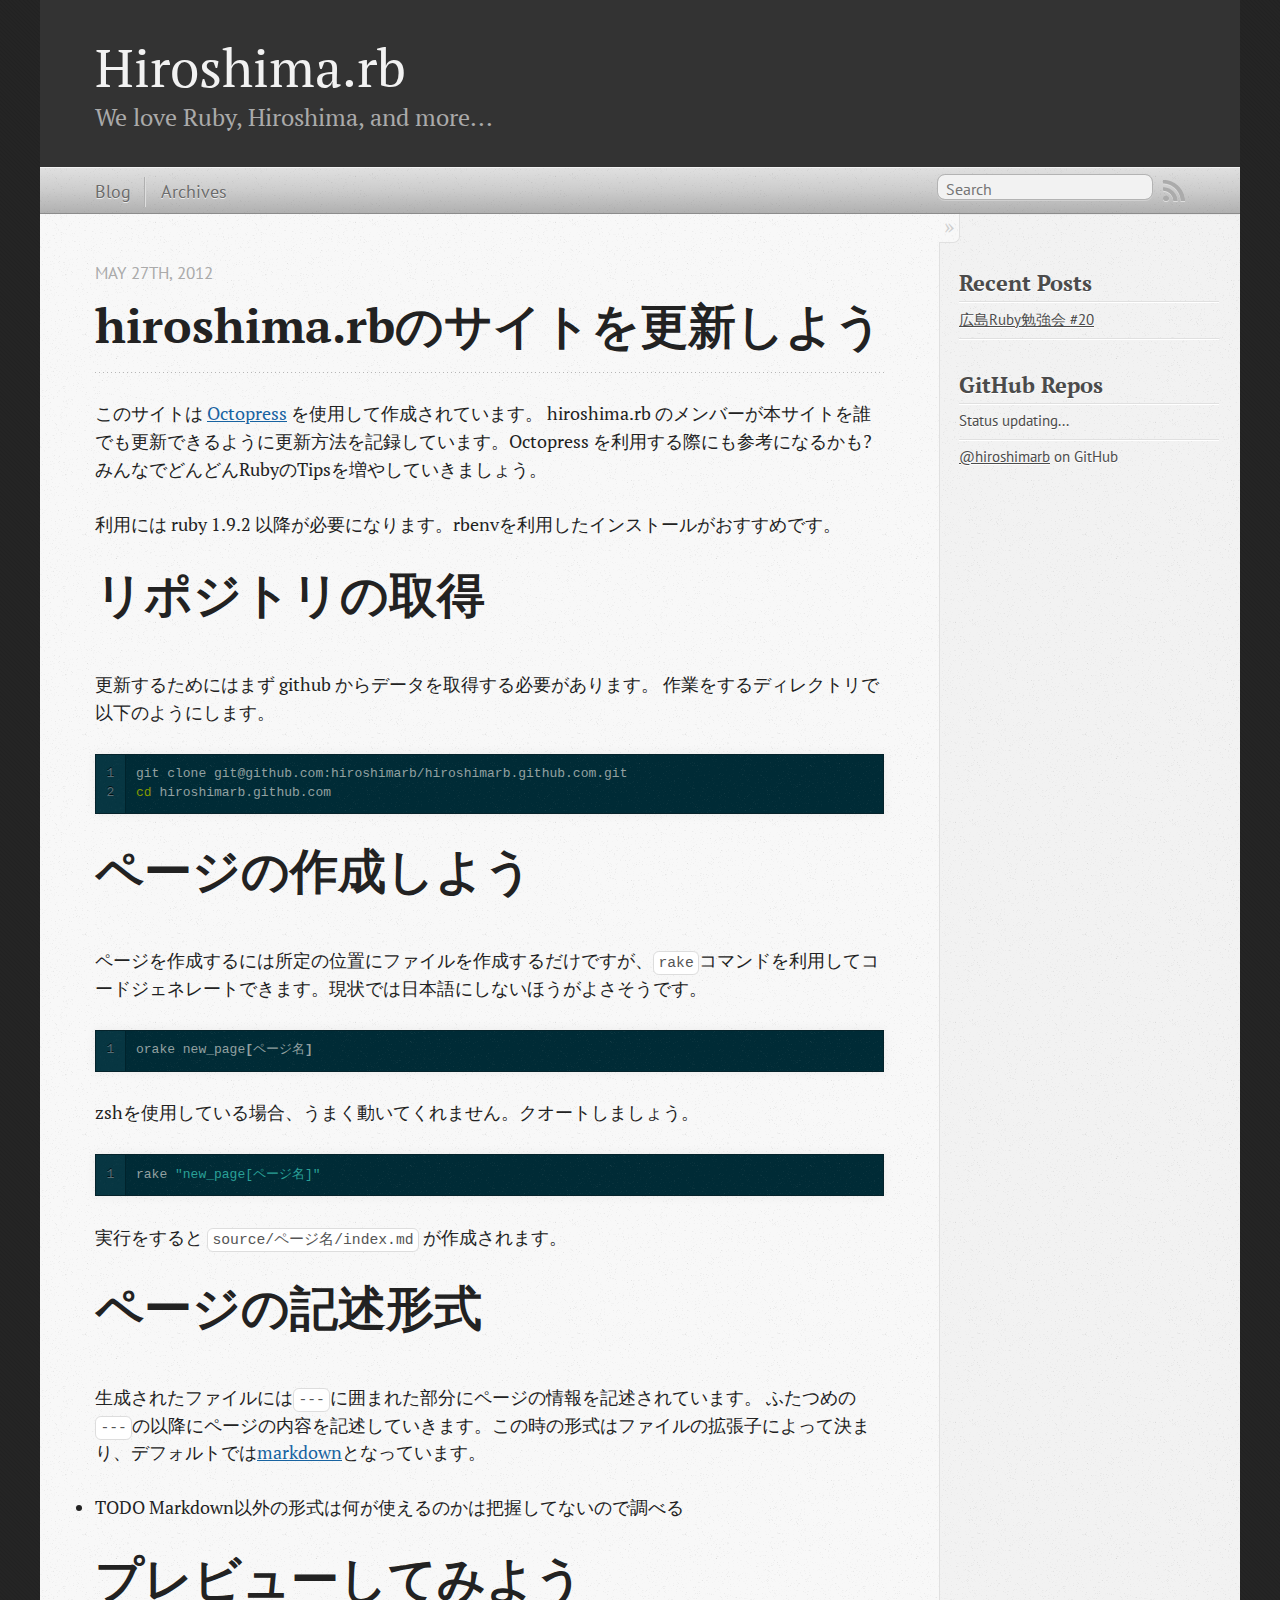
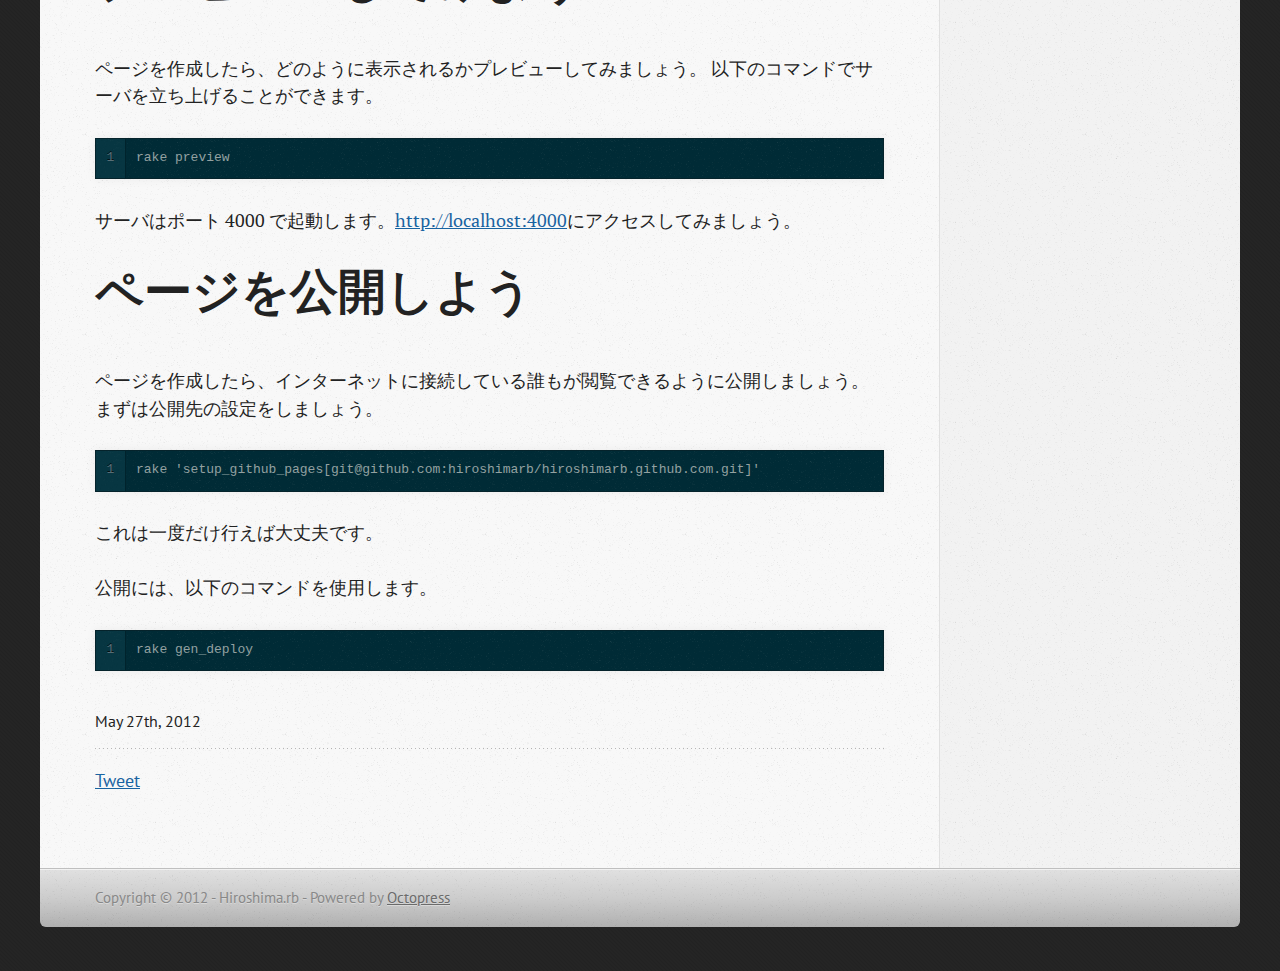
==== HowToUpdateWebSite/index.html @ 3b94ebea "Site updated at 2012-05-27 10:24:22 UTC" ====
<!DOCTYPE html>
<!--[if IEMobile 7 ]><html class="no-js iem7"><![endif]-->
<!--[if lt IE 9]><html class="no-js lte-ie8"><![endif]-->
<!--[if (gt IE 8)|(gt IEMobile 7)|!(IEMobile)|!(IE)]><!--><html class="no-js" lang="en"><!--<![endif]-->
<head>
  <meta charset="utf-8">
  <title>hiroshima.rbのサイトを更新しよう - Hiroshima.rb</title>
  <meta name="author" content="Hiroshima.rb">

  
  <meta name="description" content="hiroshima.rbのサイトを更新しよう May 27th, 2012 このサイトは Octopress を使用して作成されています。
hiroshima.rb のメンバーが本サイトを誰でも更新できるように更新方法を記録しています。Octopress を利用する際にも参考になるかも? &hellip;">
  

  <!-- http://t.co/dKP3o1e -->
  <meta name="HandheldFriendly" content="True">
  <meta name="MobileOptimized" content="320">
  <meta name="viewport" content="width=device-width, initial-scale=1">

  
  <link rel="canonical" href="http://hiroshimarb.github.com/HowToUpdateWebSite">
  <link href="/favicon.png" rel="icon">
  <link href="/stylesheets/screen.css" media="screen, projection" rel="stylesheet" type="text/css">
  <script src="/javascripts/modernizr-2.0.js"></script>
  <script src="/javascripts/ender.js"></script>
  <script src="/javascripts/octopress.js" type="text/javascript"></script>
  <link href="/atom.xml" rel="alternate" title="Hiroshima.rb" type="application/atom+xml">
  <!--Fonts from Google"s Web font directory at http://google.com/webfonts -->
<link href="http://fonts.googleapis.com/css?family=PT+Serif:regular,italic,bold,bolditalic" rel="stylesheet" type="text/css">
<link href="http://fonts.googleapis.com/css?family=PT+Sans:regular,italic,bold,bolditalic" rel="stylesheet" type="text/css">

  

</head>

<body   >
  <header role="banner"><hgroup>
  <h1><a href="/">Hiroshima.rb</a></h1>
  
    <h2>We love Ruby, Hiroshima, and more...</h2>
  
</hgroup>

</header>
  <nav role="navigation"><ul class="subscription" data-subscription="rss">
  <li><a href="/atom.xml" rel="subscribe-rss" title="subscribe via RSS">RSS</a></li>
  
</ul>
  
<form action="http://google.com/search" method="get">
  <fieldset role="search">
    <input type="hidden" name="q" value="site:hiroshimarb.github.com" />
    <input class="search" type="text" name="q" results="0" placeholder="Search"/>
  </fieldset>
</form>
  
<ul class="main-navigation">
  <li><a href="/">Blog</a></li>
  <li><a href="/blog/archives">Archives</a></li>
</ul>

</nav>
  <div id="main">
    <div id="content">
      <div>
<article role="article">
  
  <header>
    <h1 class="entry-title">hiroshima.rbのサイトを更新しよう</h1>
    <p class="meta">








  


<time datetime="2012-05-27T18:17:00+09:00" pubdate data-updated="true">May 27<span>th</span>, 2012</time></p>
  </header>
  
  <p>このサイトは <a href="http://octopress.org/">Octopress</a> を使用して作成されています。
hiroshima.rb のメンバーが本サイトを誰でも更新できるように更新方法を記録しています。Octopress を利用する際にも参考になるかも?みんなでどんどんRubyのTipsを増やしていきましょう。</p>

<p>利用には ruby 1.9.2 以降が必要になります。rbenvを利用したインストールがおすすめです。</p>

<h1>リポジトリの取得</h1>

<p>更新するためにはまず github からデータを取得する必要があります。
作業をするディレクトリで以下のようにします。</p>

<figure class='code'> <div class="highlight"><table><tr><td class="gutter"><pre class="line-numbers"><span class='line-number'>1</span>
<span class='line-number'>2</span>
</pre></td><td class='code'><pre><code class='bash'><span class='line'>git clone git@github.com:hiroshimarb/hiroshimarb.github.com.git
</span><span class='line'><span class="nb">cd </span>hiroshimarb.github.com
</span></code></pre></td></tr></table></div></figure>


<h1>ページの作成しよう</h1>

<p>ページを作成するには所定の位置にファイルを作成するだけですが、<code>rake</code>コマンドを利用してコードジェネレートできます。現状では日本語にしないほうがよさそうです。</p>

<figure class='code'> <div class="highlight"><table><tr><td class="gutter"><pre class="line-numbers"><span class='line-number'>1</span>
</pre></td><td class='code'><pre><code class='bash'><span class='line'>orake new_page<span class="o">[</span>ページ名<span class="o">]</span>
</span></code></pre></td></tr></table></div></figure>


<p>zshを使用している場合、うまく動いてくれません。クオートしましょう。</p>

<figure class='code'> <div class="highlight"><table><tr><td class="gutter"><pre class="line-numbers"><span class='line-number'>1</span>
</pre></td><td class='code'><pre><code class='bash'><span class='line'>rake <span class="s2">&quot;new_page[ページ名]&quot;</span>
</span></code></pre></td></tr></table></div></figure>


<p>実行をすると
<code>source/ページ名/index.md</code> が作成されます。</p>

<h1>ページの記述形式</h1>

<p>生成されたファイルには<code>---</code>に囲まれた部分にページの情報を記述されています。
ふたつめの<code>---</code>の以降にページの内容を記述していきます。この時の形式はファイルの拡張子によって決まり、デフォルトでは<a href="http://daringfireball.net/projects/markdown/">markdown</a>となっています。</p>

<ul>
<li>TODO Markdown以外の形式は何が使えるのかは把握してないので調べる</li>
</ul>


<h1>プレビューしてみよう</h1>

<p>ページを作成したら、どのように表示されるかプレビューしてみましょう。
以下のコマンドでサーバを立ち上げることができます。</p>

<figure class='code'> <div class="highlight"><table><tr><td class="gutter"><pre class="line-numbers"><span class='line-number'>1</span>
</pre></td><td class='code'><pre><code class='bash'><span class='line'>rake preview
</span></code></pre></td></tr></table></div></figure>


<p>サーバはポート 4000 で起動します。<a href="http://localhost:4000">http://localhost:4000</a>にアクセスしてみましょう。</p>

<h1>ページを公開しよう</h1>

<p>ページを作成したら、インターネットに接続している誰もが閲覧できるように公開しましょう。
まずは公開先の設定をしましょう。</p>

<figure class='code'><div class="highlight"><table><tr><td class="gutter"><pre class="line-numbers"><span class='line-number'>1</span>
</pre></td><td class='code'><pre><code class=''><span class='line'>rake 'setup_github_pages[git@github.com:hiroshimarb/hiroshimarb.github.com.git]'</span></code></pre></td></tr></table></div></figure>


<p>これは一度だけ行えば大丈夫です。</p>

<p>公開には、以下のコマンドを使用します。</p>

<figure class='code'><div class="highlight"><table><tr><td class="gutter"><pre class="line-numbers"><span class='line-number'>1</span>
</pre></td><td class='code'><pre><code class=''><span class='line'>rake gen_deploy</span></code></pre></td></tr></table></div></figure>




  
    <footer>
      <p class="meta">
        
        








  


<time datetime="2012-05-27T18:17:00+09:00" pubdate data-updated="true">May 27<span>th</span>, 2012</time>
        
      </p>
      
        <div class="sharing">
  
  <a href="http://twitter.com/share" class="twitter-share-button" data-url="http://hiroshimarb.github.com/HowToUpdateWebSite/index.html" data-via="" data-counturl="http://hiroshimarb.github.com/HowToUpdateWebSite/index.html" >Tweet</a>
  
  
  <div class="g-plusone" data-size="medium"></div>
  
  
    <div class="fb-like" data-send="true" data-width="450" data-show-faces="false"></div>
  
</div>

      
    </footer>
  
</article>

</div>

<aside class="sidebar">
  
    <section>
  <h1>Recent Posts</h1>
  <ul id="recent_posts">
    
      <li class="post">
        <a href="/blog/2012/05/14/hiroshimarb-20/">広島Ruby勉強会 #20</a>
      </li>
    
  </ul>
</section>

<section>
  <h1>GitHub Repos</h1>
  <ul id="gh_repos">
    <li class="loading">Status updating...</li>
  </ul>
  
  <a href="https://github.com/hiroshimarb">@hiroshimarb</a> on GitHub
  
  <script type="text/javascript">
    $.domReady(function(){
        if (!window.jXHR){
            var jxhr = document.createElement('script');
            jxhr.type = 'text/javascript';
            jxhr.src = '/javascripts/libs/jXHR.js';
            var s = document.getElementsByTagName('script')[0];
            s.parentNode.insertBefore(jxhr, s);
        }

        github.showRepos({
            user: 'hiroshimarb',
            count: 0,
            skip_forks: true,
            target: '#gh_repos'
        });
    });
  </script>
  <script src="/javascripts/github.js" type="text/javascript"> </script>
</section>






  
</aside>


    </div>
  </div>
  <footer role="contentinfo"><p>
  Copyright &copy; 2012 - Hiroshima.rb -
  <span class="credit">Powered by <a href="http://octopress.org">Octopress</a></span>
</p>

</footer>
  



<div id="fb-root"></div>
<script>(function(d, s, id) {
  var js, fjs = d.getElementsByTagName(s)[0];
  if (d.getElementById(id)) {return;}
  js = d.createElement(s); js.id = id;
  js.src = "//connect.facebook.net/en_US/all.js#appId=212934732101925&xfbml=1";
  fjs.parentNode.insertBefore(js, fjs);
}(document, 'script', 'facebook-jssdk'));</script>



  <script type="text/javascript">
    (function() {
      var script = document.createElement('script'); script.type = 'text/javascript'; script.async = true;
      script.src = 'https://apis.google.com/js/plusone.js';
      var s = document.getElementsByTagName('script')[0]; s.parentNode.insertBefore(script, s);
    })();
  </script>



  <script type="text/javascript">
    (function(){
      var twitterWidgets = document.createElement('script');
      twitterWidgets.type = 'text/javascript';
      twitterWidgets.async = true;
      twitterWidgets.src = 'http://platform.twitter.com/widgets.js';
      document.getElementsByTagName('head')[0].appendChild(twitterWidgets);
    })();
  </script>





</body>
</html>
---- stylesheets/screen.css ----
html,body,div,span,applet,object,iframe,h1,h2,h3,h4,h5,h6,p,blockquote,pre,a,abbr,acronym,address,big,cite,code,del,dfn,em,img,ins,kbd,q,s,samp,small,strike,strong,sub,sup,tt,var,b,u,i,center,dl,dt,dd,ol,ul,li,fieldset,form,label,legend,table,caption,tbody,tfoot,thead,tr,th,td,article,aside,canvas,details,embed,figure,figcaption,footer,header,hgroup,menu,nav,output,ruby,section,summary,time,mark,audio,video{margin:0;padding:0;border:0;font-size:100%;font:inherit;vertical-align:baseline}body{line-height:1}ol,ul{list-style:none}table{border-collapse:collapse;border-spacing:0}caption,th,td{text-align:left;font-weight:normal;vertical-align:middle}q,blockquote{quotes:none}q:before,q:after,blockquote:before,blockquote:after{content:"";content:none}a img{border:none}article,aside,details,figcaption,figure,footer,header,hgroup,menu,nav,section,summary{display:block}article,aside,details,figcaption,figure,footer,header,hgroup,menu,nav,section,summary{display:block}a{color:#1863a1}a:visited{color:#751590}a:focus{color:#0181eb}a:hover{color:#0181eb}a:active{color:#01579f}aside.sidebar a{color:#1863a1}aside.sidebar a:focus{color:#0181eb}aside.sidebar a:hover{color:#0181eb}aside.sidebar a:active{color:#01579f}a{-moz-transition:color 0.3s;-webkit-transition:color 0.3s;-o-transition:color 0.3s;transition:color 0.3s}html{background:#252525 url('/images/line-tile.png?1338109587') top left}body > div{background:#f2f2f2 url('/images/noise.png?1338109587') top left;border-bottom:1px solid #bfbfbf}body > div > div{background:#f8f8f8 url('/images/noise.png?1338109587') top left;border-right:1px solid #e0e0e0}.heading,body > header h1,h1,h2,h3,h4,h5,h6{font-family:"PT Serif", "Georgia", "Helvetica Neue", Arial, sans-serif}.sans,body > header h2,body > nav form .search,body > nav a,article header p.meta,article > footer,#content .blog-index footer,html .gist .gist-file .gist-meta,#blog-archives a.category,#blog-archives time,aside.sidebar section,body > footer{font-family:"PT Sans", "Helvetica Neue", Arial, sans-serif}.serif,body,#content .blog-index a[rel=full-article]{font-family:"PT Serif", Georgia, Times, "Times New Roman", serif}.mono,pre,code,tt,p code,li code{font-family:Menlo, Monaco, "Andale Mono", "lucida console", "Courier New", monospace}body > header h1{font-size:2.2em;font-family:"PT Serif", "Georgia", "Helvetica Neue", Arial, sans-serif;font-weight:normal;line-height:1.2em;margin-bottom:0.6667em}body > header h2{font-family:"PT Serif", "Georgia", "Helvetica Neue", Arial, sans-serif}body{line-height:1.5em;color:#222}h1{font-size:2.2em;line-height:1.2em}@media only screen and (min-width: 992px){body{font-size:1.15em}h1{font-size:2.6em;line-height:1.2em}}h1,h2,h3,h4,h5,h6{text-rendering:optimizelegibility;margin-bottom:1em;font-weight:bold}h2,section h1{font-size:1.5em}h3,section h2,section section h1{font-size:1.3em}h4,section h3,section section h2,section section section h1{font-size:1em}h5,section h4,section section h3{font-size:.9em}h6,section h5,section section h4,section section section h3{font-size:.8em}p,blockquote,ul,ol{margin-bottom:1.5em}ul{list-style-type:disc}ul ul{list-style-type:circle;margin-bottom:0px}ul ul ul{list-style-type:square;margin-bottom:0px}ol{list-style-type:decimal}ol ol{list-style-type:lower-alpha;margin-bottom:0px}ol ol ol{list-style-type:lower-roman;margin-bottom:0px}ul,ul ul,ul ol,ol,ol ul,ol ol{margin-left:1.3em}strong{font-weight:bold}em{font-style:italic}sup,sub{font-size:0.8em;position:relative;display:inline-block}sup{top:-0.5em}sub{bottom:-0.5em}q{font-style:italic}q:before{content:"\201C"}q:after{content:"\201D"}em,dfn{font-style:italic}strong,dfn{font-weight:bold}del,s{text-decoration:line-through}abbr,acronym{border-bottom:1px dotted;cursor:help}sub,sup{line-height:0}hr{margin-bottom:0.2em}small{font-size:.8em}big{font-size:1.2em}blockquote{font-style:italic;position:relative;font-size:1.2em;line-height:1.5em;padding-left:1em;border-left:4px solid rgba(170,170,170,0.5)}blockquote cite{font-style:italic}blockquote cite a{color:#aaa !important;word-wrap:break-word}blockquote cite:before{content:'\2014';padding-right:.3em;padding-left:.3em;color:#aaa}@media only screen and (min-width: 992px){blockquote{padding-left:1.5em;border-left-width:4px}}.pullquote-right:before,.pullquote-left:before{padding:0;border:none;content:attr(data-pullquote);float:right;width:45%;margin:.5em 0 1em 1.5em;position:relative;top:7px;font-size:1.4em;line-height:1.45em}.pullquote-left:before{float:left;margin:.5em 1.5em 1em 0}.force-wrap,article a,aside.sidebar a{white-space:-moz-pre-wrap;white-space:-pre-wrap;white-space:-o-pre-wrap;white-space:pre-wrap;word-wrap:break-word}.group,body > header,body > nav,body > footer,body #content > article,body #content > div > article,body #content > div > section,body div.pagination,aside.sidebar,#main,#content,.collapse-sidebar aside.sidebar{*zoom:1}.group:after,body > header:after,body > nav:after,body > footer:after,body #content > article:after,body #content > div > article:after,body #content > div > section:after,body div.pagination:after,aside.sidebar:after,#main:after,#content:after,.collapse-sidebar aside.sidebar:after{content:"";display:table;clear:both}body{-webkit-text-size-adjust:none;max-width:1200px;position:relative;margin:0 auto}body > header,body > nav,body > footer,body #content > article,body #content > div > article,body #content > div > section{padding-left:18px;padding-right:18px}@media only screen and (min-width: 480px){body > header,body > nav,body > footer,body #content > article,body #content > div > article,body #content > div > section{padding-left:25px;padding-right:25px}}@media only screen and (min-width: 768px){body > header,body > nav,body > footer,body #content > article,body #content > div > article,body #content > div > section{padding-left:35px;padding-right:35px}}@media only screen and (min-width: 992px){body > header,body > nav,body > footer,body #content > article,body #content > div > article,body #content > div > section{padding-left:55px;padding-right:55px}}body div.pagination{margin-left:18px;margin-right:18px}@media only screen and (min-width: 480px){body div.pagination{margin-left:25px;margin-right:25px}}@media only screen and (min-width: 768px){body div.pagination{margin-left:35px;margin-right:35px}}@media only screen and (min-width: 992px){body div.pagination{margin-left:55px;margin-right:55px}}body > header{font-size:1em;padding-top:1.5em;padding-bottom:1.5em}#content{overflow:hidden}#content > div,#content > article{width:100%}aside.sidebar{float:none;padding:0 18px 1px;background-color:#f7f7f7;border-top:1px solid #e0e0e0}.flex-content,article img,article video,article .flash-video,aside.sidebar img{max-width:100%;height:auto}.basic-alignment.left,article img.left,article video.left,article .left.flash-video,aside.sidebar img.left{float:left;margin-right:1.5em}.basic-alignment.right,article img.right,article video.right,article .right.flash-video,aside.sidebar img.right{float:right;margin-left:1.5em}.basic-alignment.center,article img.center,article video.center,article .center.flash-video,aside.sidebar img.center{display:block;margin:0 auto 1.5em}.basic-alignment.left,article img.left,article video.left,article .left.flash-video,aside.sidebar img.left,.basic-alignment.right,article img.right,article video.right,article .right.flash-video,aside.sidebar img.right{margin-bottom:.8em}.toggle-sidebar,.no-sidebar .toggle-sidebar{display:none}@media only screen and (min-width: 750px){body.sidebar-footer aside.sidebar{float:none;width:auto;clear:left;margin:0;padding:0 35px 1px;background-color:#f7f7f7;border-top:1px solid #eaeaea}body.sidebar-footer aside.sidebar section.odd,body.sidebar-footer aside.sidebar section.even{float:left;width:48%}body.sidebar-footer aside.sidebar section.odd{margin-left:0}body.sidebar-footer aside.sidebar section.even{margin-left:4%}body.sidebar-footer aside.sidebar.thirds section{width:30%;margin-left:5%}body.sidebar-footer aside.sidebar.thirds section.first{margin-left:0;clear:both}}body.sidebar-footer #content{margin-right:0px}body.sidebar-footer .toggle-sidebar{display:none}@media only screen and (min-width: 550px){body > header{font-size:1em}}@media only screen and (min-width: 750px){aside.sidebar{float:none;width:auto;clear:left;margin:0;padding:0 35px 1px;background-color:#f7f7f7;border-top:1px solid #eaeaea}aside.sidebar section.odd,aside.sidebar section.even{float:left;width:48%}aside.sidebar section.odd{margin-left:0}aside.sidebar section.even{margin-left:4%}aside.sidebar.thirds section{width:30%;margin-left:5%}aside.sidebar.thirds section.first{margin-left:0;clear:both}}@media only screen and (min-width: 768px){body{-webkit-text-size-adjust:auto}body > header{font-size:1.2em}#main{padding:0;margin:0 auto}#content{overflow:visible;margin-right:240px;position:relative}.no-sidebar #content{margin-right:0;border-right:0}.collapse-sidebar #content{margin-right:20px}#content > div,#content > article{padding-top:17.5px;padding-bottom:17.5px;float:left}aside.sidebar{width:210px;padding:0 15px 15px;background:none;clear:none;float:left;margin:0 -100% 0 0}aside.sidebar section{width:auto;margin-left:0}aside.sidebar section.odd,aside.sidebar section.even{float:none;width:auto;margin-left:0}.collapse-sidebar aside.sidebar{float:none;width:auto;clear:left;margin:0;padding:0 35px 1px;background-color:#f7f7f7;border-top:1px solid #eaeaea}.collapse-sidebar aside.sidebar section.odd,.collapse-sidebar aside.sidebar section.even{float:left;width:48%}.collapse-sidebar aside.sidebar section.odd{margin-left:0}.collapse-sidebar aside.sidebar section.even{margin-left:4%}.collapse-sidebar aside.sidebar.thirds section{width:30%;margin-left:5%}.collapse-sidebar aside.sidebar.thirds section.first{margin-left:0;clear:both}}@media only screen and (min-width: 992px){body > header{font-size:1.3em}#content{margin-right:300px}#content > div,#content > article{padding-top:27.5px;padding-bottom:27.5px}aside.sidebar{width:260px;padding:1.2em 20px 20px}.collapse-sidebar aside.sidebar{padding-left:55px;padding-right:55px}}@media only screen and (min-width: 768px){ul,ol{margin-left:0}}body > header{background:#333}body > header h1{display:inline-block;margin:0}body > header h1 a,body > header h1 a:visited,body > header h1 a:hover{color:#f2f2f2;text-decoration:none}body > header h2{margin:.2em 0 0;font-size:1em;color:#aaa;font-weight:normal}body > nav{position:relative;background-color:#ccc;background:url('/images/noise.png?1338109587'),-webkit-gradient(linear, 50% 0%, 50% 100%, color-stop(0%, #e0e0e0), color-stop(50%, #cccccc), color-stop(100%, #b0b0b0));background:url('/images/noise.png?1338109587'),-webkit-linear-gradient(#e0e0e0,#cccccc,#b0b0b0);background:url('/images/noise.png?1338109587'),-moz-linear-gradient(#e0e0e0,#cccccc,#b0b0b0);background:url('/images/noise.png?1338109587'),-o-linear-gradient(#e0e0e0,#cccccc,#b0b0b0);background:url('/images/noise.png?1338109587'),-ms-linear-gradient(#e0e0e0,#cccccc,#b0b0b0);background:url('/images/noise.png?1338109587'),linear-gradient(#e0e0e0,#cccccc,#b0b0b0);border-top:1px solid #f2f2f2;border-bottom:1px solid #8c8c8c;padding-top:.35em;padding-bottom:.35em}body > nav form{-moz-background-clip:padding;-webkit-background-clip:padding;-o-background-clip:padding-box;-ms-background-clip:padding-box;-khtml-background-clip:padding-box;background-clip:padding-box;margin:0;padding:0}body > nav form .search{padding:.3em .5em 0;font-size:.85em;line-height:1.1em;width:95%;-moz-border-radius:0.5em;-webkit-border-radius:0.5em;-o-border-radius:0.5em;-ms-border-radius:0.5em;-khtml-border-radius:0.5em;border-radius:0.5em;-moz-background-clip:padding;-webkit-background-clip:padding;-o-background-clip:padding-box;-ms-background-clip:padding-box;-khtml-background-clip:padding-box;background-clip:padding-box;-moz-box-shadow:#d1d1d1 0 1px;-webkit-box-shadow:#d1d1d1 0 1px;-o-box-shadow:#d1d1d1 0 1px;box-shadow:#d1d1d1 0 1px;background-color:#f2f2f2;border:1px solid #b3b3b3;color:#888}body > nav form .search:focus{color:#444;border-color:#80b1df;-moz-box-shadow:#80b1df 0 0 4px,#80b1df 0 0 3px inset;-webkit-box-shadow:#80b1df 0 0 4px,#80b1df 0 0 3px inset;-o-box-shadow:#80b1df 0 0 4px,#80b1df 0 0 3px inset;box-shadow:#80b1df 0 0 4px,#80b1df 0 0 3px inset;background-color:#fff;outline:none}body > nav fieldset[role=search]{float:right;width:48%}body > nav fieldset.mobile-nav{float:left;width:48%}body > nav fieldset.mobile-nav select{width:100%;font-size:.8em;border:1px solid #888}body > nav ul{display:none}@media only screen and (min-width: 550px){body > nav{font-size:.9em}body > nav ul{margin:0;padding:0;border:0;overflow:hidden;*zoom:1;float:left;display:block;padding-top:.15em}body > nav ul li{list-style-image:none;list-style-type:none;margin-left:0px;white-space:nowrap;display:inline;float:left;padding-left:0;padding-right:0}body > nav ul li:first-child,body > nav ul li.first{padding-left:0}body > nav ul li:last-child{padding-right:0}body > nav ul li.last{padding-right:0}body > nav ul.subscription{margin-left:.8em;float:right}body > nav ul.subscription li:last-child a{padding-right:0}body > nav ul li{margin:0}body > nav a{color:#6b6b6b;text-shadow:#ebebeb 0 1px;float:left;text-decoration:none;font-size:1.1em;padding:.1em 0;line-height:1.5em}body > nav a:visited{color:#6b6b6b}body > nav a:hover{color:#2b2b2b}body > nav li + li{border-left:1px solid #b0b0b0;margin-left:.8em}body > nav li + li a{padding-left:.8em;border-left:1px solid #dedede}body > nav form{float:right;text-align:left;padding-left:.8em;width:175px}body > nav form .search{width:93%;font-size:.95em;line-height:1.2em}body > nav ul[data-subscription$=email] + form{width:97px}body > nav ul[data-subscription$=email] + form .search{width:91%}body > nav fieldset.mobile-nav{display:none}body > nav fieldset[role=search]{width:99%}}@media only screen and (min-width: 992px){body > nav form{width:215px}body > nav ul[data-subscription$=email] + form{width:147px}}.no-placeholder body > nav .search{background:#f2f2f2 url('/images/search.png?1338109587') 0.3em 0.25em no-repeat;text-indent:1.3em}@media only screen and (min-width: 550px){.maskImage body > nav ul[data-subscription$=email] + form{width:123px}}@media only screen and (min-width: 992px){.maskImage body > nav ul[data-subscription$=email] + form{width:173px}}.maskImage ul.subscription{position:relative;top:.2em}.maskImage ul.subscription li,.maskImage ul.subscription a{border:0;padding:0}.maskImage a[rel=subscribe-rss]{position:relative;top:0px;text-indent:-999999em;background-color:#dedede;border:0;padding:0}.maskImage a[rel=subscribe-rss],.maskImage a[rel=subscribe-rss]:after{-moz-mask-image:url('/images/rss.png?1338109587');-webkit-mask-image:url('/images/rss.png?1338109587');-o-mask-image:url('/images/rss.png?1338109587');-ms-mask-image:url('/images/rss.png?1338109587');-khtml-mask-image:url('/images/rss.png?1338109587');mask-image:url('/images/rss.png?1338109587');-moz-mask-repeat:no-repeat;-webkit-mask-repeat:no-repeat;-o-mask-repeat:no-repeat;-ms-mask-repeat:no-repeat;-khtml-mask-repeat:no-repeat;mask-repeat:no-repeat;width:22px;height:22px}.maskImage a[rel=subscribe-rss]:after{content:"";position:absolute;top:-1px;left:0;background-color:#ababab}.maskImage a[rel=subscribe-rss]:hover:after{background-color:#9e9e9e}.maskImage a[rel=subscribe-email]{position:relative;top:0px;text-indent:-999999em;background-color:#dedede;border:0;padding:0}.maskImage a[rel=subscribe-email],.maskImage a[rel=subscribe-email]:after{-moz-mask-image:url('/images/email.png?1338109587');-webkit-mask-image:url('/images/email.png?1338109587');-o-mask-image:url('/images/email.png?1338109587');-ms-mask-image:url('/images/email.png?1338109587');-khtml-mask-image:url('/images/email.png?1338109587');mask-image:url('/images/email.png?1338109587');-moz-mask-repeat:no-repeat;-webkit-mask-repeat:no-repeat;-o-mask-repeat:no-repeat;-ms-mask-repeat:no-repeat;-khtml-mask-repeat:no-repeat;mask-repeat:no-repeat;width:28px;height:22px}.maskImage a[rel=subscribe-email]:after{content:"";position:absolute;top:-1px;left:0;background-color:#ababab}.maskImage a[rel=subscribe-email]:hover:after{background-color:#9e9e9e}article{padding-top:1em}article header{position:relative;padding-top:2em;padding-bottom:1em;margin-bottom:1em;background:url('[data-uri]') bottom left repeat-x}article header h1{margin:0}article header h1 a{text-decoration:none}article header h1 a:hover{text-decoration:underline}article header p{font-size:.9em;color:#aaa;margin:0}article header p.meta{text-transform:uppercase;position:absolute;top:0}@media only screen and (min-width: 768px){article header{margin-bottom:1.5em;padding-bottom:1em;background:url('[data-uri]') bottom left repeat-x}}article h2{padding-top:0.8em;background:url('[data-uri]') top left repeat-x}.entry-content article h2:first-child,article header + h2{padding-top:0}article h2:first-child,article header + h2{background:none}article .feature{padding-top:.5em;margin-bottom:1em;padding-bottom:1em;background:url('[data-uri]') bottom left repeat-x;font-size:2.0em;font-style:italic;line-height:1.3em}article img,article video,article .flash-video{-moz-border-radius:0.3em;-webkit-border-radius:0.3em;-o-border-radius:0.3em;-ms-border-radius:0.3em;-khtml-border-radius:0.3em;border-radius:0.3em;-moz-box-shadow:rgba(0,0,0,0.15) 0 1px 4px;-webkit-box-shadow:rgba(0,0,0,0.15) 0 1px 4px;-o-box-shadow:rgba(0,0,0,0.15) 0 1px 4px;box-shadow:rgba(0,0,0,0.15) 0 1px 4px;-moz-box-sizing:border-box;-webkit-box-sizing:border-box;-ms-box-sizing:border-box;box-sizing:border-box;border:white 0.5em solid}article video,article .flash-video{margin:0 auto 1.5em}article video{display:block;width:100%}article .flash-video > div{position:relative;display:block;padding-bottom:56.25%;padding-top:1px;height:0;overflow:hidden}article .flash-video > div iframe,article .flash-video > div object,article .flash-video > div embed{position:absolute;top:0;left:0;width:100%;height:100%}article > footer{padding-bottom:2.5em;margin-top:2em}article > footer p.meta{margin-bottom:.8em;font-size:.85em;clear:both;overflow:hidden}.blog-index article + article{background:url('[data-uri]') top left repeat-x}#content .blog-index{padding-top:0;padding-bottom:0}#content .blog-index article{padding-top:2em}#content .blog-index article header{background:none;padding-bottom:0}#content .blog-index article h1{font-size:2.2em}#content .blog-index article h1 a{color:inherit}#content .blog-index article h1 a:hover{color:#0181eb}#content .blog-index a[rel=full-article]{background:#ebebeb;display:inline-block;padding:.4em .8em;margin-right:.5em;text-decoration:none;color:#666;-moz-transition:background-color 0.5s;-webkit-transition:background-color 0.5s;-o-transition:background-color 0.5s;transition:background-color 0.5s}#content .blog-index a[rel=full-article]:hover{background:#0181eb;text-shadow:none;color:#f8f8f8}#content .blog-index footer{margin-top:1em}.separator,article > footer .byline + time:before,article > footer time + time:before,article > footer .comments:before,article > footer .byline ~ .categories:before{content:"\2022 ";padding:0 .4em 0 .2em;display:inline-block}#content div.pagination{text-align:center;font-size:.95em;position:relative;background:url('[data-uri]') top left repeat-x;padding-top:1.5em;padding-bottom:1.5em}#content div.pagination a{text-decoration:none;color:#aaa}#content div.pagination a.prev{position:absolute;left:0}#content div.pagination a.next{position:absolute;right:0}#content div.pagination a:hover{color:#0181eb}#content div.pagination a[href*=archive]:before,#content div.pagination a[href*=archive]:after{content:'\2014';padding:0 .3em}p.meta + .sharing{padding-top:1em;padding-left:0;background:url('[data-uri]') top left repeat-x}#fb-root{display:none}.highlight,html .gist .gist-file .gist-syntax .gist-highlight{border:1px solid #05232b !important}.highlight table td.code,html .gist .gist-file .gist-syntax .gist-highlight table td.code{width:100%}.highlight .line-numbers,html .gist .gist-file .gist-syntax .gist-highlight .line-numbers{text-align:right;font-size:13px;line-height:1.45em;background:#073642 url('/images/noise.png?1338109587') top left !important;border-right:1px solid #00232c !important;-moz-box-shadow:#083e4b -1px 0 inset;-webkit-box-shadow:#083e4b -1px 0 inset;-o-box-shadow:#083e4b -1px 0 inset;box-shadow:#083e4b -1px 0 inset;text-shadow:#021014 0 -1px;padding:.8em !important;-moz-border-radius:0;-webkit-border-radius:0;-o-border-radius:0;-ms-border-radius:0;-khtml-border-radius:0;border-radius:0}.highlight .line-numbers span,html .gist .gist-file .gist-syntax .gist-highlight .line-numbers span{color:#586e75 !important}figure.code,.gist-file,pre{-moz-box-shadow:rgba(0,0,0,0.06) 0 0 10px;-webkit-box-shadow:rgba(0,0,0,0.06) 0 0 10px;-o-box-shadow:rgba(0,0,0,0.06) 0 0 10px;box-shadow:rgba(0,0,0,0.06) 0 0 10px}figure.code .highlight pre,.gist-file .highlight pre,pre .highlight pre{-moz-box-shadow:none;-webkit-box-shadow:none;-o-box-shadow:none;box-shadow:none}html .gist .gist-file{margin-bottom:1.8em;position:relative;border:none;padding-top:26px !important}html .gist .gist-file .gist-syntax{border-bottom:0 !important;background:none !important}html .gist .gist-file .gist-syntax .gist-highlight{background:#002b36 !important}html .gist .gist-file .gist-meta{padding:.6em 0.8em;border:1px solid #083e4b !important;color:#586e75;font-size:.7em !important;background:#073642 url('/images/noise.png?1338109587') top left;line-height:1.5em}html .gist .gist-file .gist-meta a{color:#75878b !important;text-decoration:none}html .gist .gist-file .gist-meta a:hover{text-decoration:underline}html .gist .gist-file .gist-meta a:hover{color:#93a1a1 !important}html .gist .gist-file .gist-meta a[href*='#file']{position:absolute;top:0;left:0;right:-10px;color:#474747 !important}html .gist .gist-file .gist-meta a[href*='#file']:hover{color:#1863a1 !important}html .gist .gist-file .gist-meta a[href*=raw]{top:.4em}pre{background:#002b36 url('/images/noise.png?1338109587') top left;-moz-border-radius:0.4em;-webkit-border-radius:0.4em;-o-border-radius:0.4em;-ms-border-radius:0.4em;-khtml-border-radius:0.4em;border-radius:0.4em;border:1px solid #05232b;line-height:1.45em;font-size:13px;margin-bottom:2.1em;padding:.8em 1em;color:#93a1a1;overflow:auto}h3.filename + pre{-moz-border-radius-topleft:0px;-webkit-border-top-left-radius:0px;-o-border-top-left-radius:0px;-ms-border-top-left-radius:0px;-khtml-border-top-left-radius:0px;border-top-left-radius:0px;-moz-border-radius-topright:0px;-webkit-border-top-right-radius:0px;-o-border-top-right-radius:0px;-ms-border-top-right-radius:0px;-khtml-border-top-right-radius:0px;border-top-right-radius:0px}p code,li code{display:inline-block;white-space:no-wrap;background:#fff;font-size:.8em;line-height:1.5em;color:#555;border:1px solid #ddd;-moz-border-radius:0.4em;-webkit-border-radius:0.4em;-o-border-radius:0.4em;-ms-border-radius:0.4em;-khtml-border-radius:0.4em;border-radius:0.4em;padding:0 .3em;margin:-1px 0}p pre code,li pre code{font-size:1em !important;background:none;border:none}.pre-code,html .gist .gist-file .gist-syntax .gist-highlight pre,.highlight code{font-family:Menlo,Monaco,"Andale Mono","lucida console","Courier New",monospace !important;overflow:scroll;overflow-y:hidden;display:block;padding:.8em !important;overflow-x:auto;line-height:1.45em;background:#002b36 url('/images/noise.png?1338109587') top left !important;color:#93a1a1 !important}.pre-code *::-moz-selection,html .gist .gist-file .gist-syntax .gist-highlight pre *::-moz-selection,.highlight code *::-moz-selection{background:#386774;color:inherit;text-shadow:#002b36 0 1px}.pre-code *::-webkit-selection,html .gist .gist-file .gist-syntax .gist-highlight pre *::-webkit-selection,.highlight code *::-webkit-selection{background:#386774;color:inherit;text-shadow:#002b36 0 1px}.pre-code *::selection,html .gist .gist-file .gist-syntax .gist-highlight pre *::selection,.highlight code *::selection{background:#386774;color:inherit;text-shadow:#002b36 0 1px}.pre-code span,html .gist .gist-file .gist-syntax .gist-highlight pre span,.highlight code span{color:#93a1a1 !important}.pre-code span,html .gist .gist-file .gist-syntax .gist-highlight pre span,.highlight code span{font-style:normal !important;font-weight:normal !important}.pre-code .c,html .gist .gist-file .gist-syntax .gist-highlight pre .c,.highlight code .c{color:#586e75 !important;font-style:italic !important}.pre-code .cm,html .gist .gist-file .gist-syntax .gist-highlight pre .cm,.highlight code .cm{color:#586e75 !important;font-style:italic !important}.pre-code .cp,html .gist .gist-file .gist-syntax .gist-highlight pre .cp,.highlight code .cp{color:#586e75 !important;font-style:italic !important}.pre-code .c1,html .gist .gist-file .gist-syntax .gist-highlight pre .c1,.highlight code .c1{color:#586e75 !important;font-style:italic !important}.pre-code .cs,html .gist .gist-file .gist-syntax .gist-highlight pre .cs,.highlight code .cs{color:#586e75 !important;font-weight:bold !important;font-style:italic !important}.pre-code .err,html .gist .gist-file .gist-syntax .gist-highlight pre .err,.highlight code .err{color:#dc322f !important;background:none !important}.pre-code .k,html .gist .gist-file .gist-syntax .gist-highlight pre .k,.highlight code .k{color:#cb4b16 !important}.pre-code .o,html .gist .gist-file .gist-syntax .gist-highlight pre .o,.highlight code .o{color:#93a1a1 !important;font-weight:bold !important}.pre-code .p,html .gist .gist-file .gist-syntax .gist-highlight pre .p,.highlight code .p{color:#93a1a1 !important}.pre-code .ow,html .gist .gist-file .gist-syntax .gist-highlight pre .ow,.highlight code .ow{color:#2aa198 !important;font-weight:bold !important}.pre-code .gd,html .gist .gist-file .gist-syntax .gist-highlight pre .gd,.highlight code .gd{color:#93a1a1 !important;background-color:#372c34 !important;display:inline-block}.pre-code .gd .x,html .gist .gist-file .gist-syntax .gist-highlight pre .gd .x,.highlight code .gd .x{color:#93a1a1 !important;background-color:#4d2d33 !important;display:inline-block}.pre-code .ge,html .gist .gist-file .gist-syntax .gist-highlight pre .ge,.highlight code .ge{color:#93a1a1 !important;font-style:italic !important}.pre-code .gh,html .gist .gist-file .gist-syntax .gist-highlight pre .gh,.highlight code .gh{color:#586e75 !important}.pre-code .gi,html .gist .gist-file .gist-syntax .gist-highlight pre .gi,.highlight code .gi{color:#93a1a1 !important;background-color:#1a412b !important;display:inline-block}.pre-code .gi .x,html .gist .gist-file .gist-syntax .gist-highlight pre .gi .x,.highlight code .gi .x{color:#93a1a1 !important;background-color:#355720 !important;display:inline-block}.pre-code .gs,html .gist .gist-file .gist-syntax .gist-highlight pre .gs,.highlight code .gs{color:#93a1a1 !important;font-weight:bold !important}.pre-code .gu,html .gist .gist-file .gist-syntax .gist-highlight pre .gu,.highlight code .gu{color:#6c71c4 !important}.pre-code .kc,html .gist .gist-file .gist-syntax .gist-highlight pre .kc,.highlight code .kc{color:#859900 !important;font-weight:bold !important}.pre-code .kd,html .gist .gist-file .gist-syntax .gist-highlight pre .kd,.highlight code .kd{color:#268bd2 !important}.pre-code .kp,html .gist .gist-file .gist-syntax .gist-highlight pre .kp,.highlight code .kp{color:#cb4b16 !important;font-weight:bold !important}.pre-code .kr,html .gist .gist-file .gist-syntax .gist-highlight pre .kr,.highlight code .kr{color:#d33682 !important;font-weight:bold !important}.pre-code .kt,html .gist .gist-file .gist-syntax .gist-highlight pre .kt,.highlight code .kt{color:#2aa198 !important}.pre-code .n,html .gist .gist-file .gist-syntax .gist-highlight pre .n,.highlight code .n{color:#268bd2 !important}.pre-code .na,html .gist .gist-file .gist-syntax .gist-highlight pre .na,.highlight code .na{color:#268bd2 !important}.pre-code .nb,html .gist .gist-file .gist-syntax .gist-highlight pre .nb,.highlight code .nb{color:#859900 !important}.pre-code .nc,html .gist .gist-file .gist-syntax .gist-highlight pre .nc,.highlight code .nc{color:#d33682 !important}.pre-code .no,html .gist .gist-file .gist-syntax .gist-highlight pre .no,.highlight code .no{color:#b58900 !important}.pre-code .nl,html .gist .gist-file .gist-syntax .gist-highlight pre .nl,.highlight code .nl{color:#859900 !important}.pre-code .ne,html .gist .gist-file .gist-syntax .gist-highlight pre .ne,.highlight code .ne{color:#268bd2 !important;font-weight:bold !important}.pre-code .nf,html .gist .gist-file .gist-syntax .gist-highlight pre .nf,.highlight code .nf{color:#268bd2 !important;font-weight:bold !important}.pre-code .nn,html .gist .gist-file .gist-syntax .gist-highlight pre .nn,.highlight code .nn{color:#b58900 !important}.pre-code .nt,html .gist .gist-file .gist-syntax .gist-highlight pre .nt,.highlight code .nt{color:#268bd2 !important;font-weight:bold !important}.pre-code .nx,html .gist .gist-file .gist-syntax .gist-highlight pre .nx,.highlight code .nx{color:#b58900 !important}.pre-code .vg,html .gist .gist-file .gist-syntax .gist-highlight pre .vg,.highlight code .vg{color:#268bd2 !important}.pre-code .vi,html .gist .gist-file .gist-syntax .gist-highlight pre .vi,.highlight code .vi{color:#268bd2 !important}.pre-code .nv,html .gist .gist-file .gist-syntax .gist-highlight pre .nv,.highlight code .nv{color:#268bd2 !important}.pre-code .mf,html .gist .gist-file .gist-syntax .gist-highlight pre .mf,.highlight code .mf{color:#2aa198 !important}.pre-code .m,html .gist .gist-file .gist-syntax .gist-highlight pre .m,.highlight code .m{color:#2aa198 !important}.pre-code .mh,html .gist .gist-file .gist-syntax .gist-highlight pre .mh,.highlight code .mh{color:#2aa198 !important}.pre-code .mi,html .gist .gist-file .gist-syntax .gist-highlight pre .mi,.highlight code .mi{color:#2aa198 !important}.pre-code .s,html .gist .gist-file .gist-syntax .gist-highlight pre .s,.highlight code .s{color:#2aa198 !important}.pre-code .sd,html .gist .gist-file .gist-syntax .gist-highlight pre .sd,.highlight code .sd{color:#2aa198 !important}.pre-code .s2,html .gist .gist-file .gist-syntax .gist-highlight pre .s2,.highlight code .s2{color:#2aa198 !important}.pre-code .se,html .gist .gist-file .gist-syntax .gist-highlight pre .se,.highlight code .se{color:#dc322f !important}.pre-code .si,html .gist .gist-file .gist-syntax .gist-highlight pre .si,.highlight code .si{color:#268bd2 !important}.pre-code .sr,html .gist .gist-file .gist-syntax .gist-highlight pre .sr,.highlight code .sr{color:#2aa198 !important}.pre-code .s1,html .gist .gist-file .gist-syntax .gist-highlight pre .s1,.highlight code .s1{color:#2aa198 !important}.pre-code div .gd,html .gist .gist-file .gist-syntax .gist-highlight pre div .gd,.highlight code div .gd,.pre-code div .gd .x,html .gist .gist-file .gist-syntax .gist-highlight pre div .gd .x,.highlight code div .gd .x,.pre-code div .gi,html .gist .gist-file .gist-syntax .gist-highlight pre div .gi,.highlight code div .gi,.pre-code div .gi .x,html .gist .gist-file .gist-syntax .gist-highlight pre div .gi .x,.highlight code div .gi .x{display:inline-block;width:100%}.highlight,.gist-highlight{margin-bottom:1.8em;background:#002b36;overflow-y:hidden;overflow-x:auto}.highlight pre,.gist-highlight pre{background:none;-moz-border-radius:none;-webkit-border-radius:none;-o-border-radius:none;-ms-border-radius:none;-khtml-border-radius:none;border-radius:none;border:none;padding:0;margin-bottom:0}pre::-webkit-scrollbar,.highlight::-webkit-scrollbar,.gist-highlight::-webkit-scrollbar{height:.5em;background:rgba(255,255,255,0.15)}pre::-webkit-scrollbar-thumb:horizontal,.highlight::-webkit-scrollbar-thumb:horizontal,.gist-highlight::-webkit-scrollbar-thumb:horizontal{background:rgba(255,255,255,0.2);-webkit-border-radius:4px;border-radius:4px}.highlight code{background:#000}figure.code{background:none;padding:0;border:0;margin-bottom:1.5em}figure.code pre{margin-bottom:0}figure.code figcaption{position:relative}figure.code .highlight{margin-bottom:0}.code-title,html .gist .gist-file .gist-meta a[href*='#file'],h3.filename,figure.code figcaption{text-align:center;font-size:13px;line-height:2em;text-shadow:#cbcccc 0 1px 0;color:#474747;font-weight:normal;margin-bottom:0;-moz-border-radius-topleft:5px;-webkit-border-top-left-radius:5px;-o-border-top-left-radius:5px;-ms-border-top-left-radius:5px;-khtml-border-top-left-radius:5px;border-top-left-radius:5px;-moz-border-radius-topright:5px;-webkit-border-top-right-radius:5px;-o-border-top-right-radius:5px;-ms-border-top-right-radius:5px;-khtml-border-top-right-radius:5px;border-top-right-radius:5px;font-family:"Helvetica Neue", Arial, "Lucida Grande", "Lucida Sans Unicode", Lucida, sans-serif;background:#aaa url('/images/code_bg.png?1338109587') top repeat-x;border:1px solid #565656;border-top-color:#cbcbcb;border-left-color:#a5a5a5;border-right-color:#a5a5a5;border-bottom:0}.download-source,html .gist .gist-file .gist-meta a[href*=raw],figure.code figcaption a{position:absolute;right:.8em;text-decoration:none;color:#666 !important;z-index:1;font-size:13px;text-shadow:#cbcccc 0 1px 0;padding-left:3em}.download-source:hover,html .gist .gist-file .gist-meta a[href*=raw]:hover,figure.code figcaption a:hover{text-decoration:underline}#archive #content > div,#archive #content > div > article{padding-top:0}#blog-archives{color:#aaa}#blog-archives article{padding:1em 0 1em;position:relative;background:url('[data-uri]') bottom left repeat-x}#blog-archives article:last-child{background:none}#blog-archives article footer{padding:0;margin:0}#blog-archives h1{color:#222;margin-bottom:.3em}#blog-archives h2{display:none}#blog-archives h1{font-size:1.5em}#blog-archives h1 a{text-decoration:none;color:inherit;font-weight:normal;display:inline-block}#blog-archives h1 a:hover{text-decoration:underline}#blog-archives h1 a:hover{color:#0181eb}#blog-archives a.category,#blog-archives time{color:#aaa}#blog-archives .entry-content{display:none}#blog-archives time{font-size:.9em;line-height:1.2em}#blog-archives time .month,#blog-archives time .day{display:inline-block}#blog-archives time .month{text-transform:uppercase}#blog-archives p{margin-bottom:1em}#blog-archives a,#blog-archives .entry-content a{color:inherit}#blog-archives a:hover,#blog-archives .entry-content a:hover{color:#0181eb}#blog-archives a:hover{color:#0181eb}@media only screen and (min-width: 550px){#blog-archives article{margin-left:5em}#blog-archives h2{margin-bottom:.3em;font-weight:normal;display:inline-block;position:relative;top:-1px;float:left}#blog-archives h2:first-child{padding-top:.75em}#blog-archives time{position:absolute;text-align:right;left:0em;top:1.8em}#blog-archives .year{display:none}#blog-archives article{padding-left:4.5em;padding-bottom:.7em}#blog-archives a.category{line-height:1.1em}}#content > .category article{margin-left:0;padding-left:6.8em}#content > .category .year{display:inline}.side-shadow-border,aside.sidebar section h1,aside.sidebar li{-moz-box-shadow:#fff 0 1px;-webkit-box-shadow:#fff 0 1px;-o-box-shadow:#fff 0 1px;box-shadow:#fff 0 1px}aside.sidebar{overflow:hidden;color:#4b4b4b;text-shadow:#fff 0 1px}aside.sidebar section{font-size:.8em;line-height:1.4em;margin-bottom:1.5em}aside.sidebar section h1{margin:1.5em 0 0;padding-bottom:.2em;border-bottom:1px solid #e0e0e0}aside.sidebar section h1 + p{padding-top:.4em}aside.sidebar img{-moz-border-radius:0.3em;-webkit-border-radius:0.3em;-o-border-radius:0.3em;-ms-border-radius:0.3em;-khtml-border-radius:0.3em;border-radius:0.3em;-moz-box-shadow:rgba(0,0,0,0.15) 0 1px 4px;-webkit-box-shadow:rgba(0,0,0,0.15) 0 1px 4px;-o-box-shadow:rgba(0,0,0,0.15) 0 1px 4px;box-shadow:rgba(0,0,0,0.15) 0 1px 4px;-moz-box-sizing:border-box;-webkit-box-sizing:border-box;-ms-box-sizing:border-box;box-sizing:border-box;border:#fff 0.3em solid}aside.sidebar ul{margin-bottom:0.5em;margin-left:0}aside.sidebar li{list-style:none;padding:.5em 0;margin:0;border-bottom:1px solid #e0e0e0}aside.sidebar li p:last-child{margin-bottom:0}aside.sidebar a{color:inherit;-moz-transition:color 0.5s;-webkit-transition:color 0.5s;-o-transition:color 0.5s;transition:color 0.5s}aside.sidebar:hover a{color:#1863a1}aside.sidebar:hover a:hover{color:#0181eb}.aside-alt-link,#tweets a[href*='twitter.com/search'],#pinboard_linkroll .pin-tag{color:#7e7e7e}.aside-alt-link:hover,#tweets a[href*='twitter.com/search']:hover,#pinboard_linkroll .pin-tag:hover{color:#0181eb}@media only screen and (min-width: 768px){.toggle-sidebar{outline:none;position:absolute;right:-10px;top:0;bottom:0;display:inline-block;text-decoration:none;color:#cecece;width:9px;cursor:pointer}.toggle-sidebar:hover{background:#e9e9e9;background:-webkit-gradient(linear, 0% 50%, 100% 50%, color-stop(0%, rgba(224,224,224,0.5)), color-stop(100%, rgba(224,224,224,0)));background:-webkit-linear-gradient(left, rgba(224,224,224,0.5),rgba(224,224,224,0));background:-moz-linear-gradient(left, rgba(224,224,224,0.5),rgba(224,224,224,0));background:-o-linear-gradient(left, rgba(224,224,224,0.5),rgba(224,224,224,0));background:-ms-linear-gradient(left, rgba(224,224,224,0.5),rgba(224,224,224,0));background:linear-gradient(left, rgba(224,224,224,0.5),rgba(224,224,224,0))}.toggle-sidebar:after{position:absolute;right:-11px;top:0;width:20px;font-size:1.2em;line-height:1.1em;padding-bottom:.15em;-moz-border-radius-bottomright:0.3em;-webkit-border-bottom-right-radius:0.3em;-o-border-bottom-right-radius:0.3em;-ms-border-bottom-right-radius:0.3em;-khtml-border-bottom-right-radius:0.3em;border-bottom-right-radius:0.3em;text-align:center;background:#f8f8f8 url('/images/noise.png?1338109587') top left;border-bottom:1px solid #e0e0e0;border-right:1px solid #e0e0e0;content:"\00BB";text-indent:-1px}.collapse-sidebar .toggle-sidebar{text-indent:0px;right:-20px;width:19px}.collapse-sidebar .toggle-sidebar:hover{background:#e9e9e9}.collapse-sidebar .toggle-sidebar:after{border-left:1px solid #e0e0e0;text-shadow:#fff 0 1px;content:"\00AB";left:0px;right:0;text-align:center;text-indent:0;border:0;border-right-width:0;background:none}}#tweets .loading{background:url('[data-uri]') no-repeat center 0.5em;color:#c4c4c4;text-shadow:#f8f8f8 0 1px;text-align:center;padding:2.5em 0 .5em}#tweets .loading.error{background:url('[data-uri]') no-repeat center 0.5em}#tweets p{position:relative;padding-right:1em}#tweets a[href*=status]:first-child{color:#a4a4a4;float:right;padding:0 0 .1em 1em;position:relative;right:-1.3em;text-shadow:#fff 0 1px;font-size:.7em;text-decoration:none}#tweets a[href*=status]:first-child span{font-size:1.5em}#tweets a[href*=status]:first-child:hover{color:#0181eb;text-decoration:none}#tweets a[href*='twitter.com/search']{text-decoration:none}#tweets a[href*='twitter.com/search']:hover{text-decoration:underline}.googleplus h1{-moz-box-shadow:none !important;-webkit-box-shadow:none !important;-o-box-shadow:none !important;box-shadow:none !important;border-bottom:0px none !important}.googleplus a{text-decoration:none;white-space:normal !important;line-height:32px}.googleplus a img{float:left;margin-right:0.5em;border:0 none}.googleplus-hidden{position:absolute;top:-1000em;left:-1000em}#pinboard_linkroll .pin-title,#pinboard_linkroll .pin-description{display:block;margin-bottom:.5em}#pinboard_linkroll .pin-tag{text-decoration:none}#pinboard_linkroll .pin-tag:hover{text-decoration:underline}#pinboard_linkroll .pin-tag:after{content:','}#pinboard_linkroll .pin-tag:last-child:after{content:''}.delicious-posts a.delicious-link{margin-bottom:.5em;display:block}.delicious-posts p{font-size:1em}body > footer{font-size:.8em;color:#888;text-shadow:#d9d9d9 0 1px;background-color:#ccc;background:url('/images/noise.png?1338109587'),-webkit-gradient(linear, 50% 0%, 50% 100%, color-stop(0%, #e0e0e0), color-stop(50%, #cccccc), color-stop(100%, #b0b0b0));background:url('/images/noise.png?1338109587'),-webkit-linear-gradient(#e0e0e0,#cccccc,#b0b0b0);background:url('/images/noise.png?1338109587'),-moz-linear-gradient(#e0e0e0,#cccccc,#b0b0b0);background:url('/images/noise.png?1338109587'),-o-linear-gradient(#e0e0e0,#cccccc,#b0b0b0);background:url('/images/noise.png?1338109587'),-ms-linear-gradient(#e0e0e0,#cccccc,#b0b0b0);background:url('/images/noise.png?1338109587'),linear-gradient(#e0e0e0,#cccccc,#b0b0b0);border-top:1px solid #f2f2f2;position:relative;padding-top:1em;padding-bottom:1em;margin-bottom:3em;-moz-border-radius-bottomleft:0.4em;-webkit-border-bottom-left-radius:0.4em;-o-border-bottom-left-radius:0.4em;-ms-border-bottom-left-radius:0.4em;-khtml-border-bottom-left-radius:0.4em;border-bottom-left-radius:0.4em;-moz-border-radius-bottomright:0.4em;-webkit-border-bottom-right-radius:0.4em;-o-border-bottom-right-radius:0.4em;-ms-border-bottom-right-radius:0.4em;-khtml-border-bottom-right-radius:0.4em;border-bottom-right-radius:0.4em;z-index:1}body > footer a{color:#6b6b6b}body > footer a:visited{color:#6b6b6b}body > footer a:hover{color:#484848}body > footer p:last-child{margin-bottom:0}
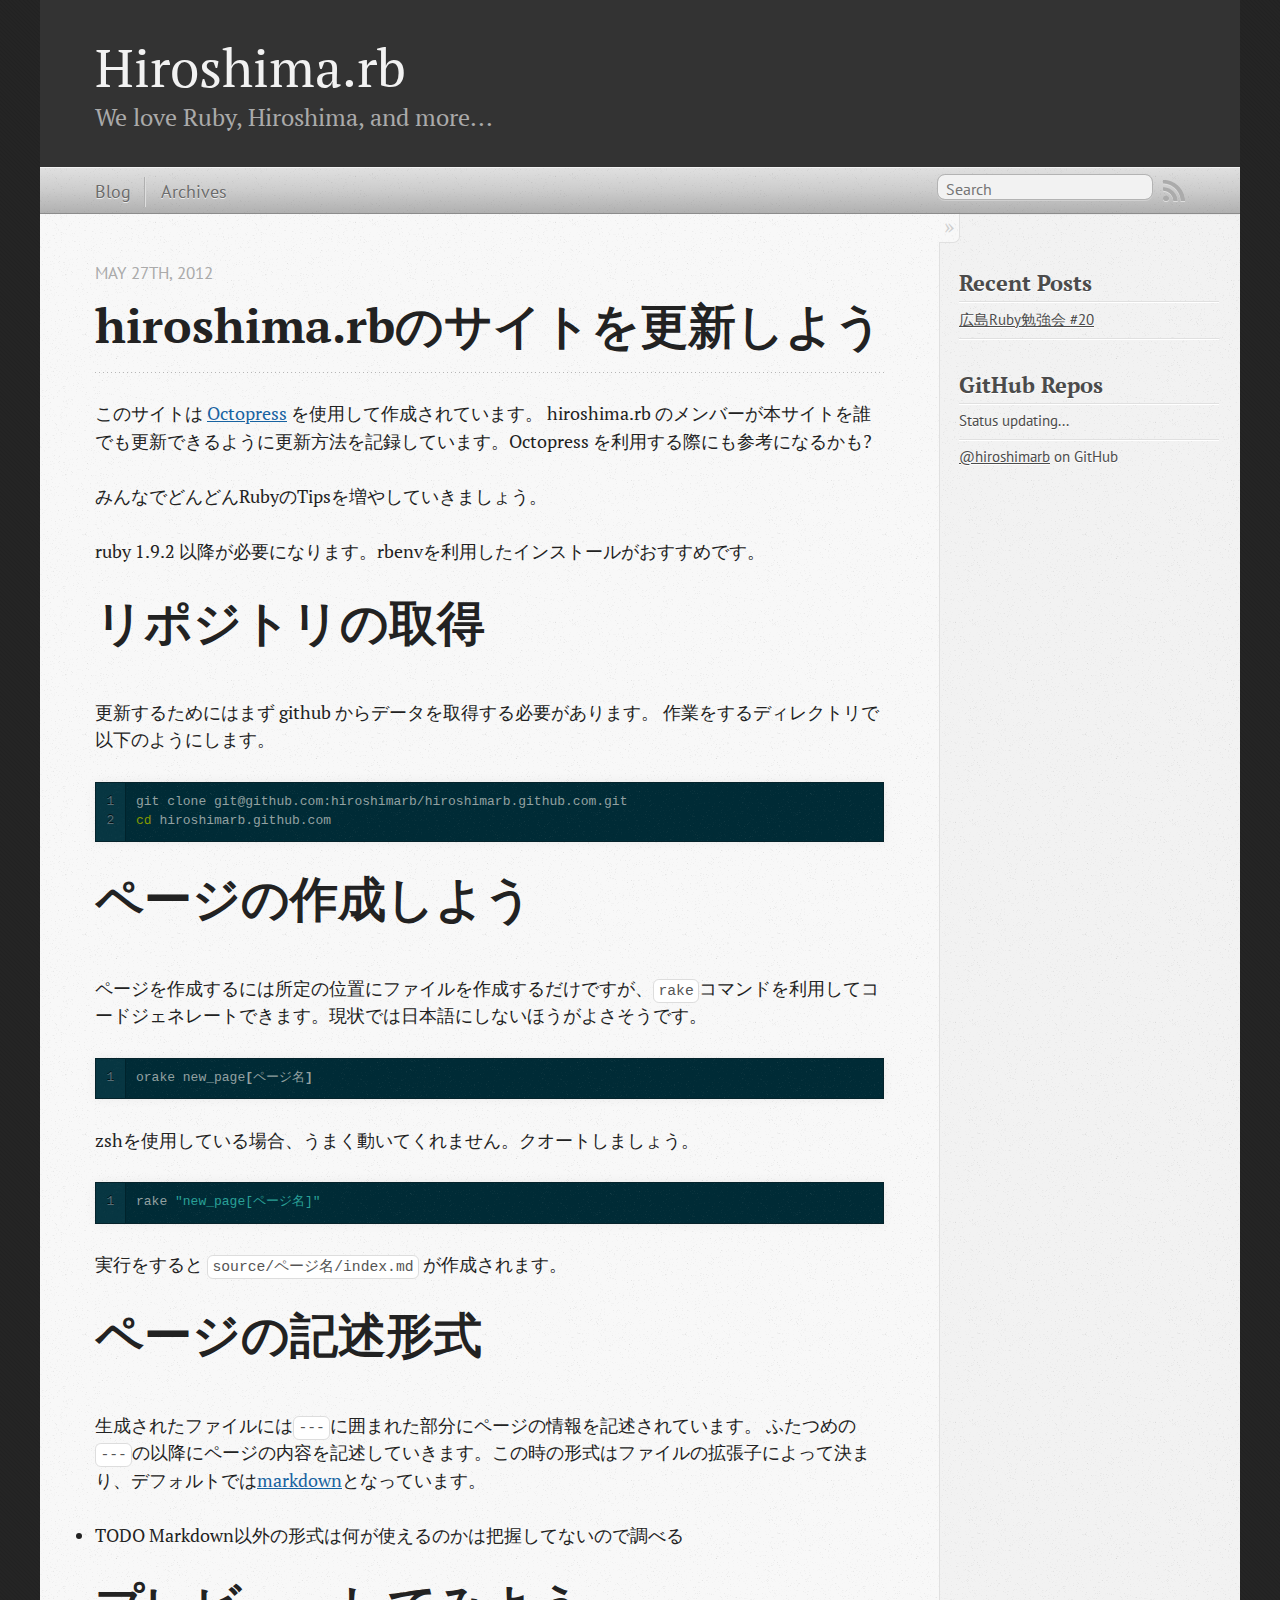
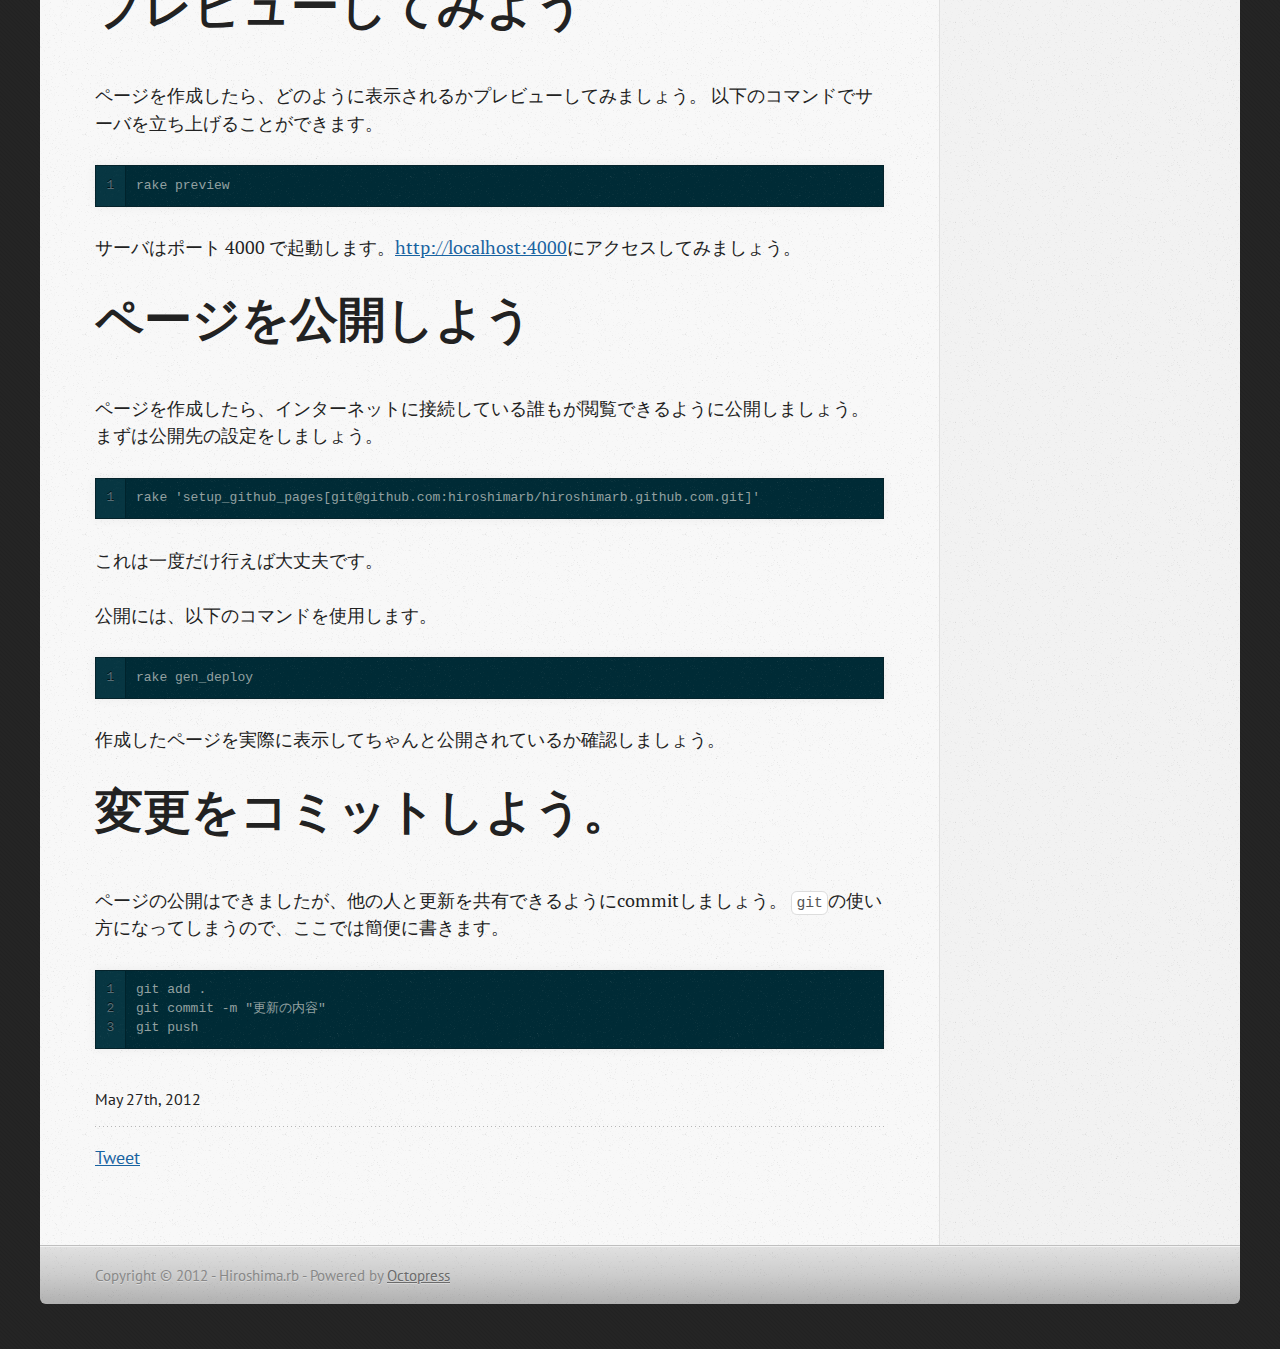
==== commit 4fc7f536: "Site updated at 2012-05-27 10:47:16 UTC" ====
--- a/HowToUpdateWebSite/index.html
+++ b/HowToUpdateWebSite/index.html
@@ -84,9 +84,11 @@
   </header>
   
   <p>このサイトは <a href="http://octopress.org/">Octopress</a> を使用して作成されています。
-hiroshima.rb のメンバーが本サイトを誰でも更新できるように更新方法を記録しています。Octopress を利用する際にも参考になるかも?みんなでどんどんRubyのTipsを増やしていきましょう。</p>
-
-<p>利用には ruby 1.9.2 以降が必要になります。rbenvを利用したインストールがおすすめです。</p>
+hiroshima.rb のメンバーが本サイトを誰でも更新できるように更新方法を記録しています。Octopress を利用する際にも参考になるかも?</p>
+
+<p>みんなでどんどんRubyのTipsを増やしていきましょう。</p>
+
+<p>ruby 1.9.2 以降が必要になります。rbenvを利用したインストールがおすすめです。</p>
 
 <h1>リポジトリの取得</h1>
 
@@ -154,8 +156,24 @@
 
 <p>公開には、以下のコマンドを使用します。</p>
 
+<figure class='code'> <div class="highlight"><table><tr><td class="gutter"><pre class="line-numbers"><span class='line-number'>1</span>
+</pre></td><td class='code'><pre><code class='bash'><span class='line'>rake gen_deploy
+</span></code></pre></td></tr></table></div></figure>
+
+
+<p>作成したページを実際に表示してちゃんと公開されているか確認しましょう。</p>
+
+<h1>変更をコミットしよう。</h1>
+
+<p>ページの公開はできましたが、他の人と更新を共有できるようにcommitしましょう。
+<code>git</code>の使い方になってしまうので、ここでは簡便に書きます。</p>
+
 <figure class='code'><div class="highlight"><table><tr><td class="gutter"><pre class="line-numbers"><span class='line-number'>1</span>
-</pre></td><td class='code'><pre><code class=''><span class='line'>rake gen_deploy</span></code></pre></td></tr></table></div></figure>
+<span class='line-number'>2</span>
+<span class='line-number'>3</span>
+</pre></td><td class='code'><pre><code class=''><span class='line'>git add .
+</span><span class='line'>git commit -m "更新の内容"
+</span><span class='line'>git push</span></code></pre></td></tr></table></div></figure>
 
 
 
